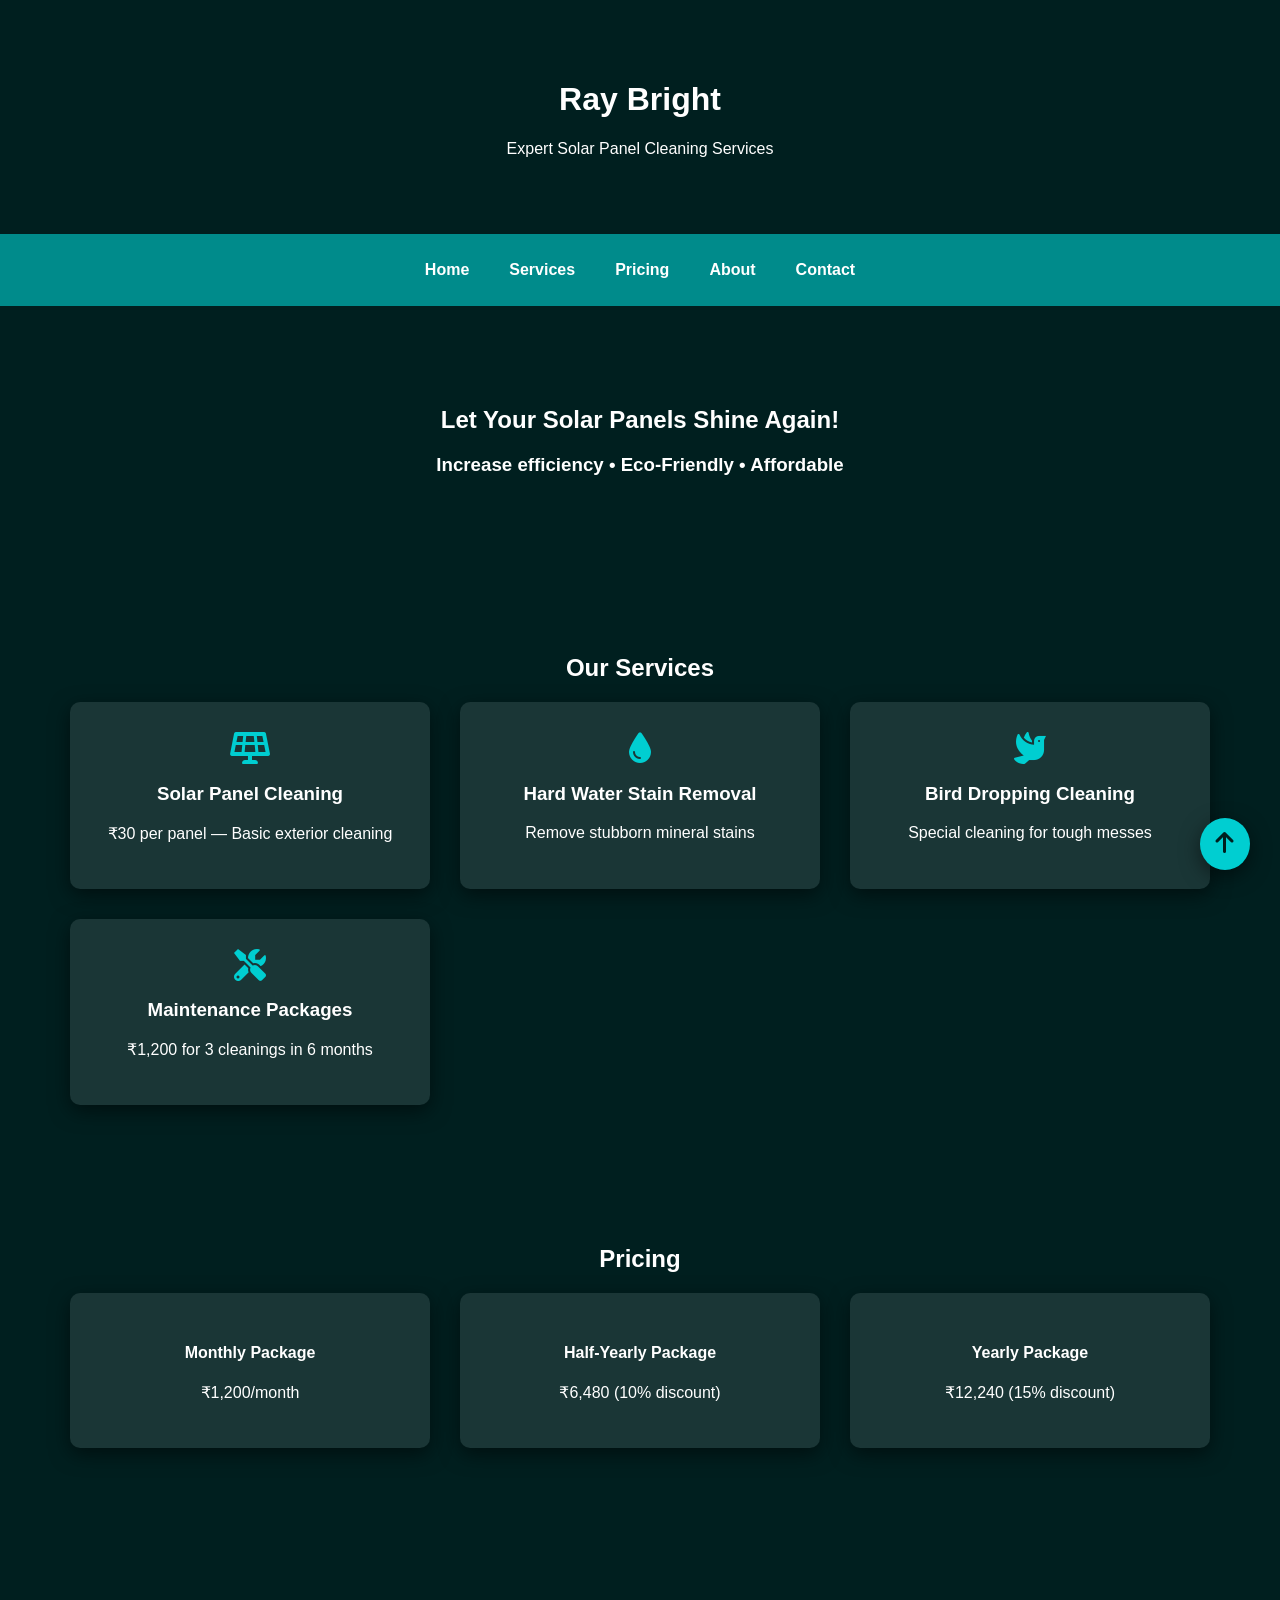
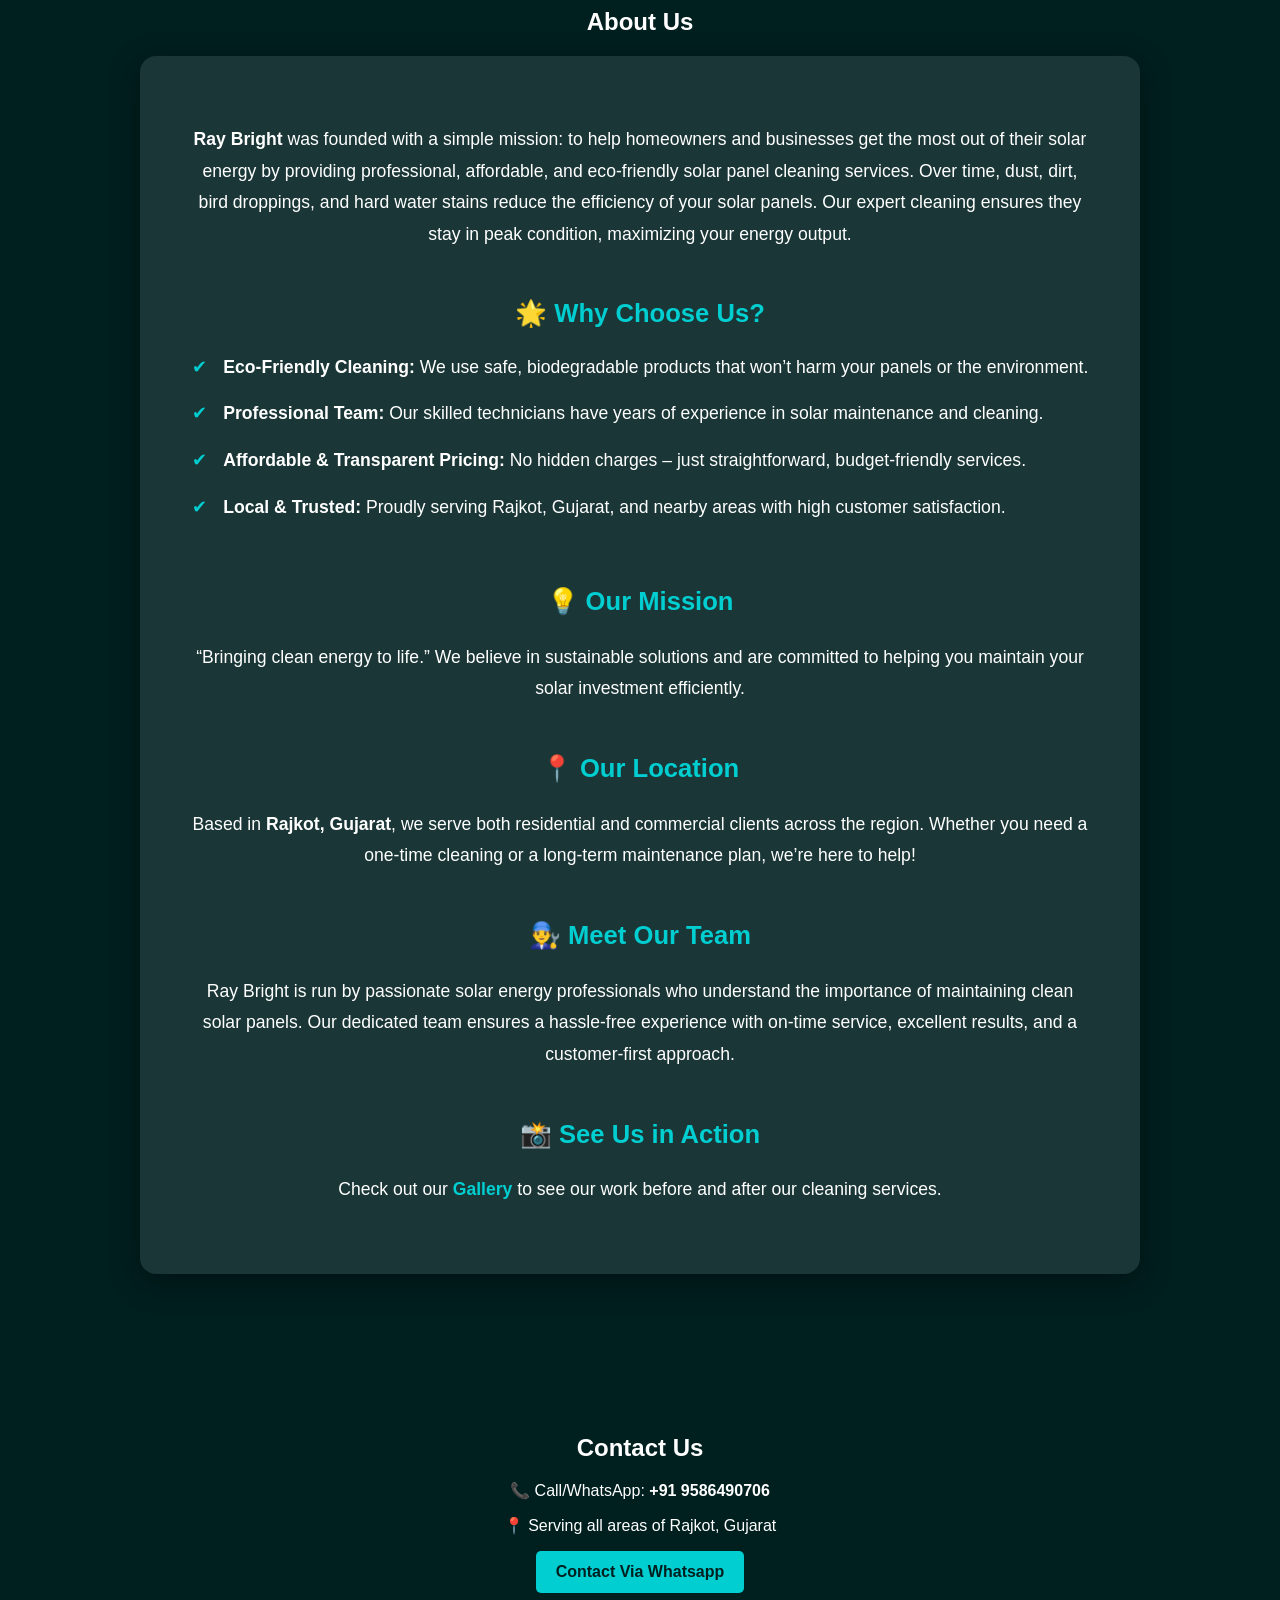
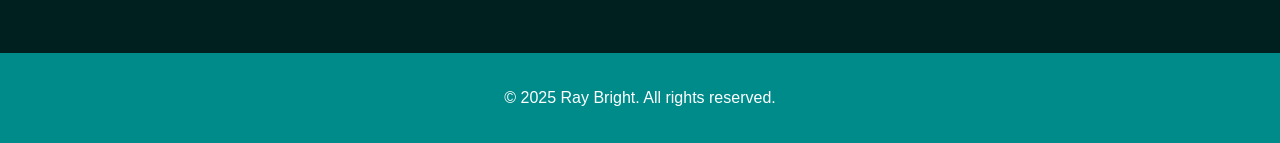
==== home.html @ 83486ad3 "Add files via upload" ====
<!DOCTYPE html>
<html lang="en">
<head>
  <meta charset="UTF-8" />
  <meta name="viewport" content="width=device-width, initial-scale=1.0" />
  <title>Ray Bright | Solar Panel Cleaning</title>
  <link rel="stylesheet" href="https://cdnjs.cloudflare.com/ajax/libs/font-awesome/6.0.0-beta3/css/all.min.css" />
  <style>
    :root {
        --primary: #00CED1;
        --secondary: #008B8B;
        --accent: #FFFFFF;
        --background: #001F1F;
        --card-bg: rgba(255, 255, 255, 0.1);
        --font-primary: 'Poppins', sans-serif;
        --font-secondary: 'Roboto', sans-serif;
    }

    body {
        margin: 0;
        font-family: var(--font-primary);
        background: var(--background);
        color: var(--accent);
        scroll-behavior: smooth;
    }

    header {
        text-align: center;
        padding: 60px 20px;
    }

    nav {
        display: flex;
        justify-content: center;
        background: var(--secondary);
        padding: 15px;
    }

    nav a {
        color: var(--accent);
        text-decoration: none;
        font-weight: bold;
        padding: 12px 20px;
        transition: background 0.3s;
    }

    nav a:hover {
        background: var(--primary);
        border-radius: 5px;
    }

    .hero {
        text-align: center;
        padding: 80px 20px;
    }

    section {
        padding: 60px 40px;
        max-width: 1140px;
        margin: auto;
    }

    .services, .pricing {
        display: grid;
        gap: 30px;
        grid-template-columns: repeat(auto-fit, minmax(320px, 1fr));
    }

    .card {
        background: var(--card-bg);
        padding: 30px;
        border-radius: 10px;
        box-shadow: 0 6px 20px rgba(0, 0, 0, 0.5);
        text-align: center;
    }

    .card i {
        font-size: 2rem;
        color: var(--primary);
    }

    .button {
        display: inline-block;
        padding: 12px 20px;
        background: var(--primary);
        color: var(--background);
        text-decoration: none;
        font-weight: bold;
        border-radius: 5px;
        transition: background 0.3s;
    }

    .button:hover {
        background: var(--secondary);
    }

    footer {
        text-align: center;
        background: var(--secondary);
        padding: 20px;
    }
.about-content {
    background: var(--card-bg);
    padding: 40px;
    border-radius: 12px;
    box-shadow: 0 8px 30px rgba(0, 0, 0, 0.4);
    line-height: 1.8;
    font-size: 1.05rem;
}

.about-content h3 {
    color: var(--primary);
    margin-top: 30px;
    margin-bottom: 10px;
    font-size: 1.4rem;
}

.about-content ul {
    list-style-type: none;
    padding: 0;
}

.about-content ul li {
    padding-left: 1.2em;
    position: relative;
    margin-bottom: 10px;
}

.about-content ul li::before {
    content: "✔";
    color: var(--primary);
    position: absolute;
    left: 0;
}

.about-content a {
    color: var(--primary);
    font-weight: bold;
    text-decoration: none;
    transition: color 0.3s;
}

.about-content a:hover {
    color: var(--accent);
    text-decoration: underline;
}
#about {
    text-align: center;
}

.about-content {
    background: var(--card-bg);
    padding: 50px;
    border-radius: 12px;
    box-shadow: 0 8px 30px rgba(0, 0, 0, 0.4);
    line-height: 1.8;
    font-size: 1.1rem;
    max-width: 900px;
    margin: 0 auto;
    text-align: left;
}

.about-content h3 {
    color: var(--primary);
    margin-top: 40px;
    margin-bottom: 15px;
    font-size: 1.4rem;
    text-align: center;
}

.about-content ul {
    list-style-type: none;
    padding: 0;
}

.about-content ul li {
    padding-left: 1.8em;
    position: relative;
    margin-bottom: 15px;
}

.about-content ul li::before {
    content: "✔";
    color: var(--primary);
    position: absolute;
    left: 0;
}

.about-content a {
    color: var(--primary);
    font-weight: bold;
    text-decoration: none;
    transition: color 0.3s;
}

.about-content a:hover {
    color: var(--accent);
    text-decoration: underline;
}

/* Home arrow button */
.home-arrow {
    position: fixed;
    bottom: 30px;
    right: 30px;
    background-color: var(--primary);
    color: var(--background);
    padding: 12px 16px;
    border-radius: 50%;
    font-size: 1.5rem;
    box-shadow: 0 6px 20px rgba(0, 0, 0, 0.5);
    z-index: 1000;
    transition: background 0.3s;
}

.home-arrow:hover {
    background-color: var(--secondary);
    color: var(--accent);
}
#about {
    display: flex;
    justify-content: center;
    align-items: center;
    padding: 80px 20px;
    flex-direction: column;
    text-align: center;
}

.about-content {
    background: var(--card-bg);
    padding: 50px;
    border-radius: 16px;
    box-shadow: 0 8px 30px rgba(0, 0, 0, 0.4);
    font-size: 1.1rem;
    max-width: 900px;
    width: 100%;
    line-height: 1.8;
    text-align: center; /* Center all content inside */
}

.about-content h3 {
    color: var(--primary);
    margin-top: 40px;
    margin-bottom: 15px;
    font-size: 1.6rem;
}

.about-content ul {
    list-style-type: none;
    padding: 0;
    margin: 0 auto;
    display: inline-block;
    text-align: left; /* Align list text left inside center container */
}

.about-content ul li {
    padding-left: 1.8em;
    position: relative;
    margin-bottom: 15px;
    text-align: left;
}

.about-content ul li::before {
    content: "✔";
    color: var(--primary);
    position: absolute;
    left: 0;
}

.about-content a {
    color: var(--primary);
    font-weight: bold;
    text-decoration: none;
    transition: color 0.3s;
}

.about-content a:hover {
    color: var(--accent);
    text-decoration: underline;
}


  </style>
</head>
<body>
  <header>
    <h1>Ray Bright</h1>
    <p>Expert Solar Panel Cleaning Services</p>
  </header>

  <nav>
    <a href="#home">Home</a>
    <a href="#services">Services</a>
    <a href="#pricing">Pricing</a>
    <a href="#about">About</a>
    <a href="#contact">Contact</a>
  </nav>

  <section class="hero" id="home">
    <h2>Let Your Solar Panels Shine Again!</h2>
    <h3>Increase efficiency • Eco-Friendly • Affordable</h3>
  </section>

  <section id="services"align="center">
    <h2>Our Services</h2>
    <div class="services">
      <div class="card">
        <i class="fas fa-solar-panel"></i>
        <h3>Solar Panel Cleaning</h3>
        <p>₹30 per panel — Basic exterior cleaning</p>
      </div>
      <div class="card">
        <i class="fas fa-tint"></i>
        <h3>Hard Water Stain Removal</h3>
        <p>Remove stubborn mineral stains</p>
      </div>
      <div class="card">
        <i class="fas fa-dove"></i>
        <h3>Bird Dropping Cleaning</h3>
        <p>Special cleaning for tough messes</p>
      </div>
      <div class="card">
        <i class="fas fa-tools"></i>
        <h3>Maintenance Packages</h3>
        <p>₹1,200 for 3 cleanings in 6 months</p>
      </div>
    </div>
  </section>

  <section id="pricing" align="center">
    <h2>Pricing</h2>
    <div class="pricing">
      <div class="card">
        <h4>Monthly Package</h4>
        <p>₹1,200/month</p>
      </div>
      <div class="card">
        <h4>Half-Yearly Package</h4>
        <p>₹6,480 (10% discount)</p>
      </div>
      <div class="card">
        <h4>Yearly Package</h4>
        <p>₹12,240 (15% discount)</p>
      </div>
    </div>
  </section>

	<section id="about">
    <h2>About Us</h2>
    <div class="about-content">
        <p><strong>Ray Bright</strong> was founded with a simple mission: to help homeowners and businesses get the most out of their solar energy by providing professional, affordable, and eco-friendly solar panel cleaning services. Over time, dust, dirt, bird droppings, and hard water stains reduce the efficiency of your solar panels. Our expert cleaning ensures they stay in peak condition, maximizing your energy output.</p>

        <h3>🌟 Why Choose Us?</h3>
        <ul>
            <li><strong>Eco-Friendly Cleaning:</strong> We use safe, biodegradable products that won’t harm your panels or the environment.</li>
            <li><strong>Professional Team:</strong> Our skilled technicians have years of experience in solar maintenance and cleaning.</li>
            <li><strong>Affordable & Transparent Pricing:</strong> No hidden charges – just straightforward, budget-friendly services.</li>
            <li><strong>Local & Trusted:</strong> Proudly serving Rajkot, Gujarat, and nearby areas with high customer satisfaction.</li>
        </ul>

        <h3>💡 Our Mission</h3>
        <p>“Bringing clean energy to life.” We believe in sustainable solutions and are committed to helping you maintain your solar investment efficiently.</p>

        <h3>📍 Our Location</h3>
        <p>Based in <strong>Rajkot, Gujarat</strong>, we serve both residential and commercial clients across the region. Whether you need a one-time cleaning or a long-term maintenance plan, we’re here to help!</p>

        <h3>👨‍🔧 Meet Our Team</h3>
        <p>Ray Bright is run by passionate solar energy professionals who understand the importance of maintaining clean solar panels. Our dedicated team ensures a hassle-free experience with on-time service, excellent results, and a customer-first approach.</p>

        <h3>📸 See Us in Action</h3>
        <p>Check out our <a href="#gallery">Gallery</a> to see our work before and after our cleaning services.</p>
    </div>
</section>


  <section id="contact"align="center">
    <h2>Contact Us</h2>
    <p>📞 Call/WhatsApp: <strong>+91 9586490706</strong></p>
    <p>📍 Serving all areas of Rajkot, Gujarat</p>
    <a href="https://wa.me/919586490706" class="button">Contact Via Whatsapp</a>
  </section>

  <footer>
    <p>© 2025 Ray Bright. All rights reserved.</p>
  </footer>
<a href="#home" class="home-arrow" title="Back to Home">
  <i class="fas fa-arrow-up"></i>
</a>

</body>
</html>
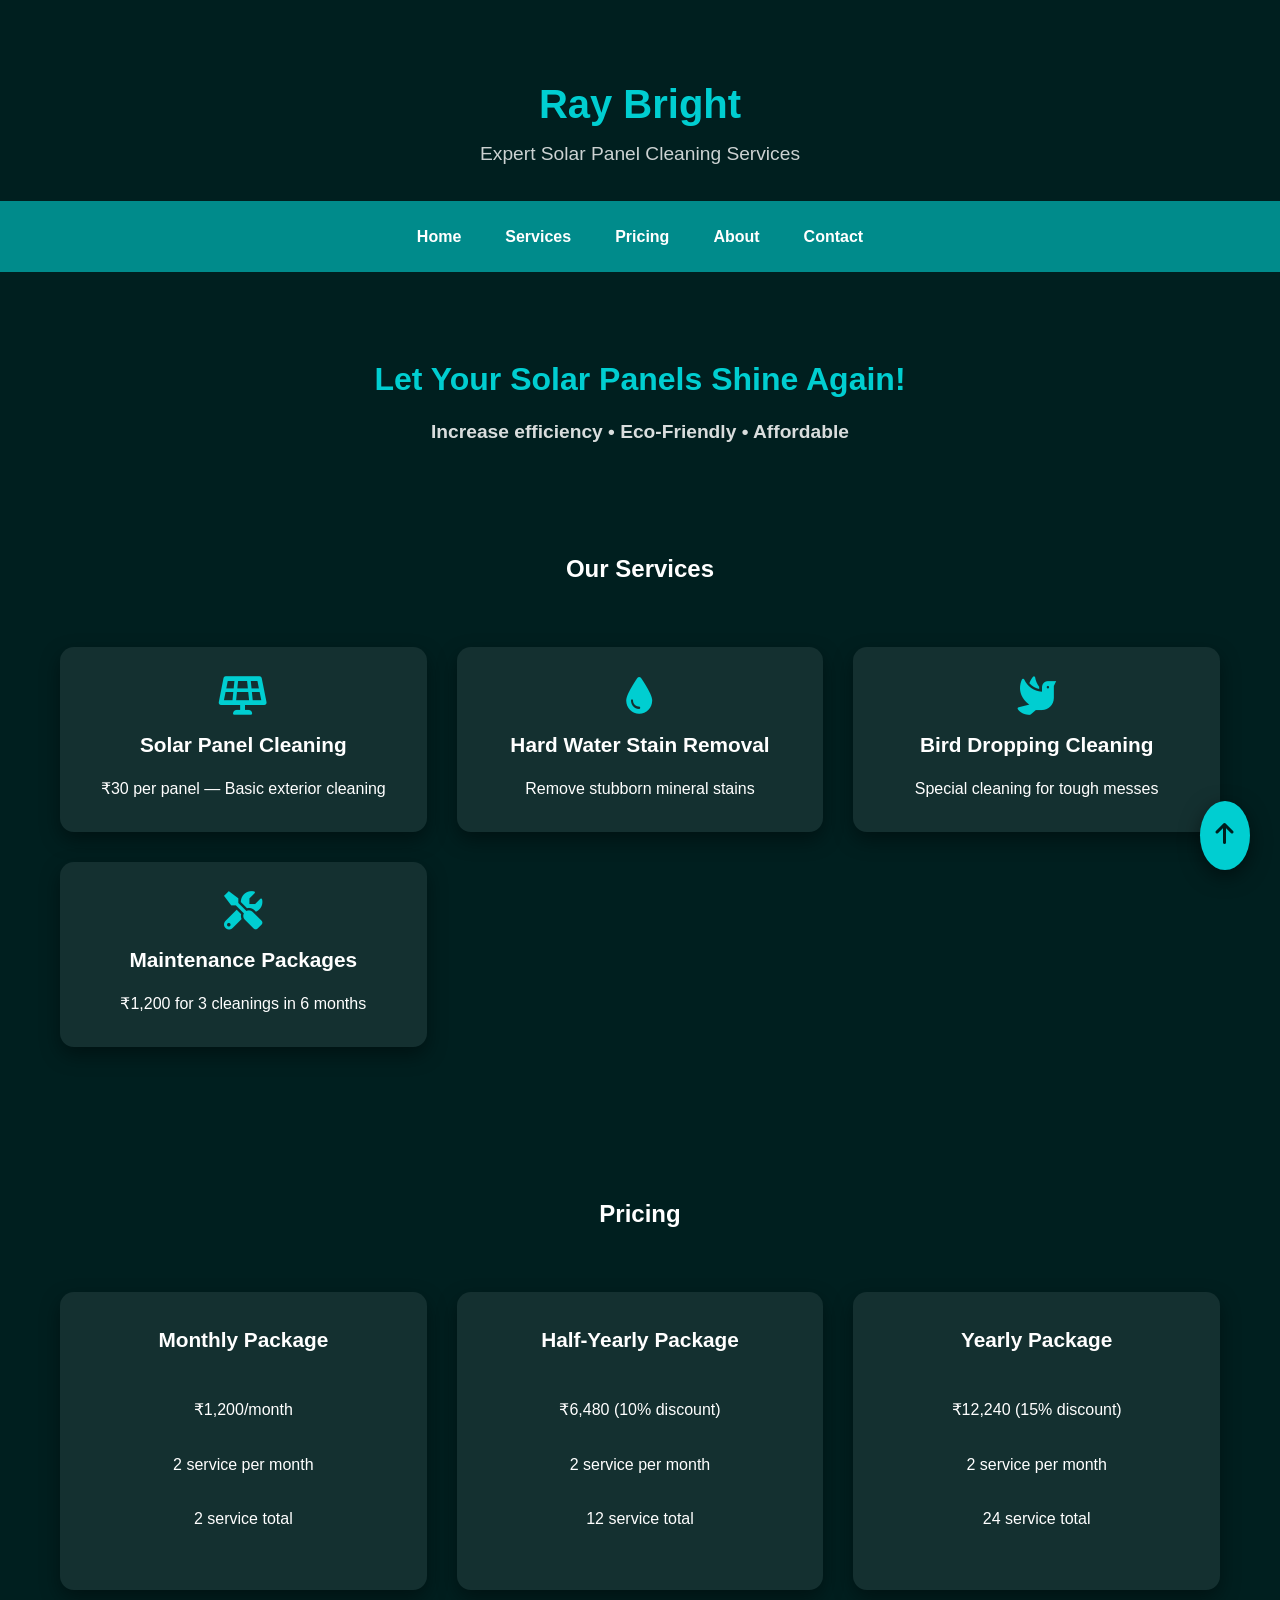
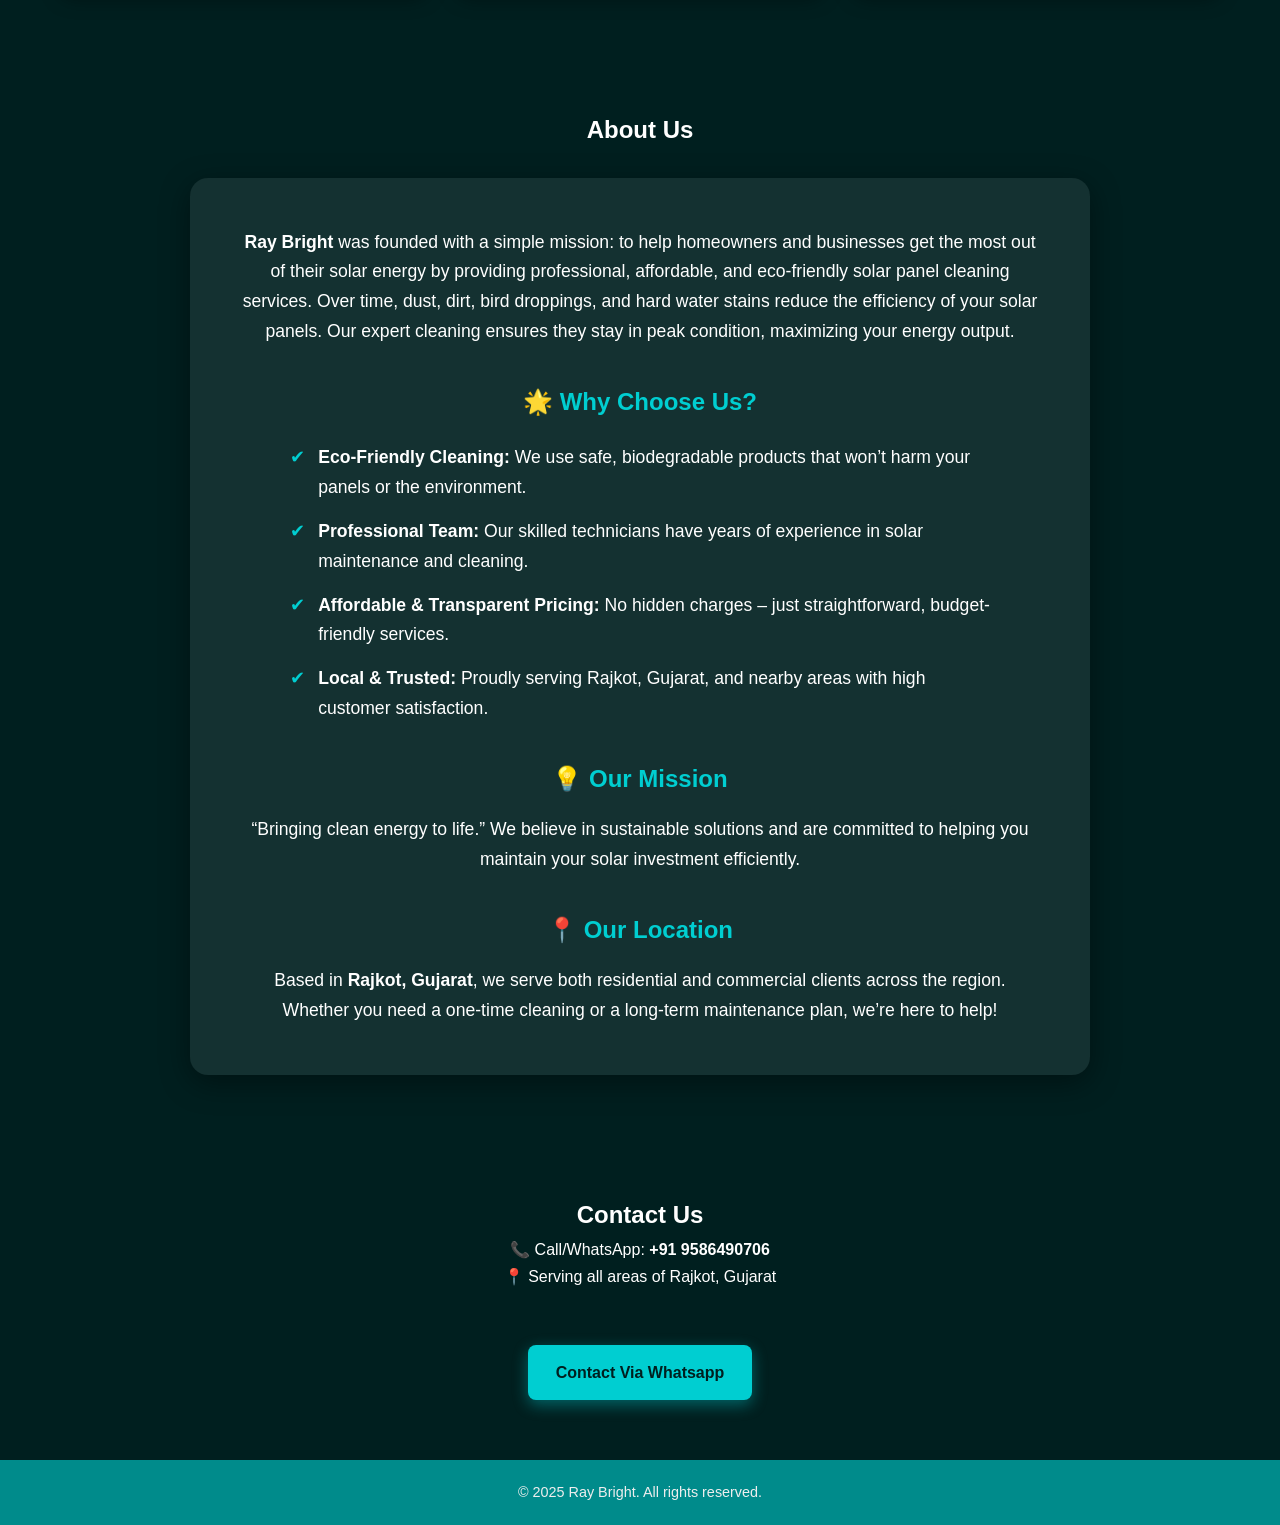
==== commit 7b7bb55f: "Add files via upload" ====
--- a/home.html
+++ b/home.html
@@ -1,286 +1,399 @@
 <!DOCTYPE html>
 <html lang="en">
 <head>
+	
   <meta charset="UTF-8" />
   <meta name="viewport" content="width=device-width, initial-scale=1.0" />
   <title>Ray Bright | Solar Panel Cleaning</title>
   <link rel="stylesheet" href="https://cdnjs.cloudflare.com/ajax/libs/font-awesome/6.0.0-beta3/css/all.min.css" />
-  <style>
-    :root {
-        --primary: #00CED1;
-        --secondary: #008B8B;
-        --accent: #FFFFFF;
-        --background: #001F1F;
-        --card-bg: rgba(255, 255, 255, 0.1);
-        --font-primary: 'Poppins', sans-serif;
-        --font-secondary: 'Roboto', sans-serif;
-    }
-
-    body {
-        margin: 0;
-        font-family: var(--font-primary);
-        background: var(--background);
-        color: var(--accent);
-        scroll-behavior: smooth;
-    }
-
-    header {
+   <style>
+:root {
+  --primary: #00CED1;
+  --secondary: #008B8B;
+  --accent: #FFFFFF;
+  --background: #001F1F;
+  --card-bg: rgba(255, 255, 255, 0.08);
+  --font-primary: 'Poppins', sans-serif;
+}
+/* Navbar Styles */
+
+/* Logo */
+.nav-logo {
+    font-size: 1.5rem;
+    font-weight: bold;
+    color: var(--accent);
+}
+
+/* Nav Links */
+.nav-links {
+    display: flex;
+    gap: 20px;
+}
+
+.nav-links a {
+    color: var(--accent);
+    text-decoration: none;
+    font-weight: bold;
+    padding: 10px 15px;
+    border-radius: 5px;
+    transition: all 0.3s;
+}
+
+.nav-links a:hover {
+    background: var(--primary);
+}
+
+/* Mobile Menu */
+.menu-toggle {
+    display: none;
+    font-size: 1.8rem;
+    background: none;
+    border: none;
+    color: var(--accent);
+    cursor: pointer;
+}
+
+/* Responsive Navbar */
+@media (max-width: 768px) {
+    .nav-links {
+        display: none;
+        flex-direction: column;
+        position: absolute;
+        top: 60px;
+        right: 20px;
+        background: rgba(0, 139, 139, 0.95);
+        width: 200px;
+        border-radius: 10px;
+        padding: 15px;
+    }
+
+    .nav-links a {
+        display: block;
+        padding: 12px;
         text-align: center;
-        padding: 60px 20px;
-    }
-
-    nav {
+    }
+
+    .menu-toggle {
+        display: block;
+    }
+
+    .nav-links.show {
         display: flex;
-        justify-content: center;
-        background: var(--secondary);
-        padding: 15px;
-    }
-
-    nav a {
-        color: var(--accent);
-        text-decoration: none;
-        font-weight: bold;
-        padding: 12px 20px;
-        transition: background 0.3s;
-    }
-
-    nav a:hover {
-        background: var(--primary);
-        border-radius: 5px;
-    }
-
-    .hero {
+    }
+}
+
+@media (max-width: 768px) {
+    .hero h2 {
+        font-size: 2rem;
+    }
+
+    .services,
+    .pricing {
+        grid-template-columns: 1fr;
+    }
+
+    .button {
+        width: 100%;
         text-align: center;
-        padding: 80px 20px;
-    }
-
-    section {
-        padding: 60px 40px;
-        max-width: 1140px;
-        margin: auto;
-    }
-
-    .services, .pricing {
-        display: grid;
-        gap: 30px;
-        grid-template-columns: repeat(auto-fit, minmax(320px, 1fr));
-    }
-
-    .card {
-        background: var(--card-bg);
-        padding: 30px;
-        border-radius: 10px;
-        box-shadow: 0 6px 20px rgba(0, 0, 0, 0.5);
-        text-align: center;
-    }
-
-    .card i {
-        font-size: 2rem;
-        color: var(--primary);
-    }
-
-    .button {
-        display: inline-block;
-        padding: 12px 20px;
-        background: var(--primary);
-        color: var(--background);
-        text-decoration: none;
-        font-weight: bold;
-        border-radius: 5px;
-        transition: background 0.3s;
-    }
-
-    .button:hover {
-        background: var(--secondary);
-    }
-
-    footer {
-        text-align: center;
-        background: var(--secondary);
-        padding: 20px;
-    }
-.about-content {
+        padding: 14px;
+    }
+}
+@keyframes fadeInUp {
+    from {
+        opacity: 0;
+        transform: translateY(20px);
+    }
+    to {
+        opacity: 1;
+        transform: translateY(0);
+    }
+}
+
+.card {
+    opacity: 0;
+    animation: fadeInUp 0.8s ease-out forwards;
+    animation-delay: 0.3s;
+}
+	
+.card {
     background: var(--card-bg);
-    padding: 40px;
+    padding: 30px;
     border-radius: 12px;
-    box-shadow: 0 8px 30px rgba(0, 0, 0, 0.4);
-    line-height: 1.8;
-    font-size: 1.05rem;
-}
-
-.about-content h3 {
-    color: var(--primary);
-    margin-top: 30px;
-    margin-bottom: 10px;
-    font-size: 1.4rem;
-}
-
-.about-content ul {
-    list-style-type: none;
-    padding: 0;
-}
-
-.about-content ul li {
-    padding-left: 1.2em;
-    position: relative;
-    margin-bottom: 10px;
-}
-
-.about-content ul li::before {
-    content: "✔";
-    color: var(--primary);
-    position: absolute;
-    left: 0;
-}
-
-.about-content a {
-    color: var(--primary);
+    text-align: center;
+    box-shadow: 0 6px 20px rgba(0, 0, 0, 0.5);
+    transition: transform 0.3s ease-in-out, box-shadow 0.3s ease-in-out;
+}
+
+.card:hover {
+    transform: translateY(-5px);
+    box-shadow: 0 10px 25px rgba(0, 206, 209, 0.6);
+}
+
+* {
+  margin: 0;
+  padding: 0;
+  box-sizing: border-box;
+}
+
+body {
+  font-family: var(--font-primary);
+  background: var(--background);
+  color: var(--accent);
+  scroll-behavior: smooth;
+  line-height: 1.7;
+}
+
+header {
+  text-align: center;
+  padding: 70px 20px 30px;
+}
+
+header h1 {
+  font-size: 2.5rem;
+  color: var(--primary);
+}
+
+header p {
+  font-size: 1.2rem;
+  color: var(--accent);
+  opacity: 0.8;
+}
+
+nav {
+  display: flex;
+  flex-wrap: wrap;
+  justify-content: center;
+  background: var(--secondary);
+  padding: 12px 20px;
+  gap: 12px;
+}
+
+nav a {
+  color: var(--accent);
+  text-decoration: none;
+  font-weight: 600;
+  padding: 10px 16px;
+  border-radius: 5px;
+  transition: background 0.3s;
+}
+
+nav a:hover {
+  background: var(--primary);
+}
+
+.hero {
+  text-align: center;
+  padding: 80px 20px 40px;
+}
+
+.hero h2 {
+  font-size: 2rem;
+  color: var(--primary);
+  margin-bottom: 10px;
+}
+
+.hero h3 {
+  font-size: 1.2rem;
+  opacity: 0.85;
+}
+
+section {
+  padding: 60px 20px;
+  max-width: 1200px;
+  margin: auto;
+}
+
+.services,
+.pricing {
+  display: grid;
+  gap: 30px;
+  grid-template-columns: repeat(auto-fit, minmax(280px, 1fr));
+  margin-top: 30px;
+}
+
+.card {
+  background: var(--card-bg);
+  padding: 30px;
+  border-radius: 14px;
+  text-align: center;
+  box-shadow: 0 8px 20px rgba(0, 0, 0, 0.4);
+  transition: transform 0.3s;
+}
+
+.card:hover {
+  transform: translateY(-5px);
+}
+
+.card i {
+  font-size: 2.4rem;
+  color: var(--primary);
+  margin-bottom: 12px;
+}
+
+.card h3,
+.card h4 {
+  font-size: 1.3rem;
+  margin-bottom: 12px;
+  color: var(--accent);
+}
+
+.button {
+    display: inline-block;
+    padding: 14px 28px;
+    background: var(--primary);
+    color: var(--background);
+    text-decoration: none;
     font-weight: bold;
-    text-decoration: none;
-    transition: color 0.3s;
-}
-
-.about-content a:hover {
-    color: var(--accent);
-    text-decoration: underline;
-}
-#about {
-    text-align: center;
-}
-
-.about-content {
-    background: var(--card-bg);
-    padding: 50px;
-    border-radius: 12px;
-    box-shadow: 0 8px 30px rgba(0, 0, 0, 0.4);
-    line-height: 1.8;
-    font-size: 1.1rem;
-    max-width: 900px;
-    margin: 0 auto;
-    text-align: left;
-}
-
-.about-content h3 {
-    color: var(--primary);
-    margin-top: 40px;
-    margin-bottom: 15px;
-    font-size: 1.4rem;
-    text-align: center;
-}
-
-.about-content ul {
-    list-style-type: none;
-    padding: 0;
-}
-
-.about-content ul li {
-    padding-left: 1.8em;
-    position: relative;
-    margin-bottom: 15px;
-}
-
-.about-content ul li::before {
-    content: "✔";
-    color: var(--primary);
-    position: absolute;
-    left: 0;
-}
-
-.about-content a {
-    color: var(--primary);
-    font-weight: bold;
-    text-decoration: none;
-    transition: color 0.3s;
-}
-
-.about-content a:hover {
-    color: var(--accent);
-    text-decoration: underline;
-}
-
-/* Home arrow button */
-.home-arrow {
+    border-radius: 8px;
+    transition: all 0.3s ease;
+    box-shadow: 0 5px 15px rgba(0, 206, 209, 0.4);
+}
+
+.button:hover {
+    background: var(--secondary);
+    transform: scale(1.05);
+}
+.whatsapp-float {
     position: fixed;
-    bottom: 30px;
-    right: 30px;
-    background-color: var(--primary);
-    color: var(--background);
+    bottom: 20px;
+    right: 20px;
+    background: #25D366;
+    color: white;
     padding: 12px 16px;
     border-radius: 50%;
-    font-size: 1.5rem;
-    box-shadow: 0 6px 20px rgba(0, 0, 0, 0.5);
-    z-index: 1000;
-    transition: background 0.3s;
+    font-size: 1.8rem;
+    box-shadow: 0 6px 20px rgba(0, 0, 0, 0.3);
+    transition: transform 0.3s ease;
+}
+
+.whatsapp-float:hover {
+    transform: scale(1.1);
+}
+
+footer {
+  text-align: center;
+  background: var(--secondary);
+  padding: 20px;
+  font-size: 0.9rem;
+  color: #eee;
+}
+
+#about {
+  text-align: center;
+}
+
+.about-content {
+  background: var(--card-bg);
+  padding: 50px;
+  border-radius: 18px;
+  max-width: 900px;
+  margin: auto;
+  box-shadow: 0 8px 30px rgba(0, 0, 0, 0.4);
+  font-size: 1.1rem;
+}
+
+.about-content h3 {
+  color: var(--primary);
+  margin: 35px 0 15px;
+  font-size: 1.5rem;
+}
+
+.about-content ul {
+  list-style: none;
+  text-align: left;
+  margin: 20px auto;
+  max-width: 700px;
+}
+
+.about-content ul li {
+  padding-left: 1.6em;
+  margin-bottom: 14px;
+  position: relative;
+}
+
+.about-content ul li::before {
+  content: "✔";
+  position: absolute;
+  left: 0;
+  color: var(--primary);
+}
+
+.about-content a {
+  color: var(--primary);
+  font-weight: bold;
+  text-decoration: none;
+}
+
+.about-content a:hover {
+  color: var(--accent);
+  text-decoration: underline;
+}
+
+.home-arrow {
+  position: fixed;
+  bottom: 30px;
+  right: 30px;
+  background: var(--primary);
+  color: var(--background);
+  padding: 14px 16px;
+  border-radius: 50%;
+  font-size: 1.5rem;
+  box-shadow: 0 6px 20px rgba(0, 0, 0, 0.5);
+  transition: background 0.3s;
+  z-index: 999;
 }
 
 .home-arrow:hover {
-    background-color: var(--secondary);
-    color: var(--accent);
-}
-#about {
-    display: flex;
-    justify-content: center;
+  background: var(--secondary);
+}
+
+/* Responsive Design */
+@media (max-width: 768px) {
+  header h1 {
+    font-size: 2rem;
+  }
+
+  nav {
+    flex-direction: column;
     align-items: center;
-    padding: 80px 20px;
-    flex-direction: column;
-    text-align: center;
-}
-
-.about-content {
-    background: var(--card-bg);
-    padding: 50px;
-    border-radius: 16px;
-    box-shadow: 0 8px 30px rgba(0, 0, 0, 0.4);
-    font-size: 1.1rem;
-    max-width: 900px;
-    width: 100%;
-    line-height: 1.8;
-    text-align: center; /* Center all content inside */
-}
-
-.about-content h3 {
-    color: var(--primary);
-    margin-top: 40px;
-    margin-bottom: 15px;
+  }
+
+  nav a {
+    padding: 8px 14px;
+  }
+
+  .hero h2 {
     font-size: 1.6rem;
-}
-
-.about-content ul {
-    list-style-type: none;
-    padding: 0;
-    margin: 0 auto;
-    display: inline-block;
-    text-align: left; /* Align list text left inside center container */
-}
-
-.about-content ul li {
-    padding-left: 1.8em;
-    position: relative;
-    margin-bottom: 15px;
-    text-align: left;
-}
-
-.about-content ul li::before {
-    content: "✔";
-    color: var(--primary);
-    position: absolute;
-    left: 0;
-}
-
-.about-content a {
-    color: var(--primary);
-    font-weight: bold;
-    text-decoration: none;
-    transition: color 0.3s;
-}
-
-.about-content a:hover {
-    color: var(--accent);
-    text-decoration: underline;
-}
-
-
-  </style>
+  }
+
+  .hero h3 {
+    font-size: 1rem;
+  }
+
+  .about-content {
+    padding: 30px 20px;
+    font-size: 1rem;
+  }
+}
+
+@media (max-width: 480px) {
+  .card {
+    padding: 25px 20px;
+  }
+
+  .home-arrow {
+    bottom: 20px;
+    right: 20px;
+    padding: 12px 14px;
+    font-size: 1.3rem;
+  }
+
+  .about-content {
+    padding: 25px 15px;
+    font-size: 0.95rem;
+  }
+}
+</style>
 </head>
 <body>
   <header>
@@ -302,7 +415,7 @@
   </section>
 
   <section id="services"align="center">
-    <h2>Our Services</h2>
+    <h2>Our Services</h2><br>
     <div class="services">
       <div class="card">
         <i class="fas fa-solar-panel"></i>
@@ -327,26 +440,32 @@
     </div>
   </section>
 
-  <section id="pricing" align="center">
-    <h2>Pricing</h2>
+  <section id="pricing" align="center"><br>
+    <h2>Pricing</h2><br>
     <div class="pricing">
       <div class="card">
-        <h4>Monthly Package</h4>
-        <p>₹1,200/month</p>
-      </div>
-      <div class="card">
-        <h4>Half-Yearly Package</h4>
-        <p>₹6,480 (10% discount)</p>
-      </div>
-      <div class="card">
-        <h4>Yearly Package</h4>
-        <p>₹12,240 (15% discount)</p>
+        <h4>Monthly Package</h4><br>
+        <p>₹1,200/month</p><br>
+	<p>2 service per month</p><br>
+	<p>2 service total</p><br>
+      </div>
+      <div class="card">
+        <h4>Half-Yearly Package</h4><br>
+        <p>₹6,480 (10% discount)</p><br>
+	<p>2 service per month</p><br>
+	<p>12 service total</p><br>
+      </div>
+      <div class="card">
+        <h4>Yearly Package</h4><br>
+        <p>₹12,240 (15% discount)</p><br>
+	<p>2 service per month</p><br>
+	<p>24 service total</p><br>
       </div>
     </div>
   </section>
 
 	<section id="about">
-    <h2>About Us</h2>
+    <h2>About Us</h2><br>
     <div class="about-content">
         <p><strong>Ray Bright</strong> was founded with a simple mission: to help homeowners and businesses get the most out of their solar energy by providing professional, affordable, and eco-friendly solar panel cleaning services. Over time, dust, dirt, bird droppings, and hard water stains reduce the efficiency of your solar panels. Our expert cleaning ensures they stay in peak condition, maximizing your energy output.</p>
 
@@ -364,19 +483,14 @@
         <h3>📍 Our Location</h3>
         <p>Based in <strong>Rajkot, Gujarat</strong>, we serve both residential and commercial clients across the region. Whether you need a one-time cleaning or a long-term maintenance plan, we’re here to help!</p>
 
-        <h3>👨‍🔧 Meet Our Team</h3>
-        <p>Ray Bright is run by passionate solar energy professionals who understand the importance of maintaining clean solar panels. Our dedicated team ensures a hassle-free experience with on-time service, excellent results, and a customer-first approach.</p>
-
-        <h3>📸 See Us in Action</h3>
-        <p>Check out our <a href="#gallery">Gallery</a> to see our work before and after our cleaning services.</p>
-    </div>
+            </div>
 </section>
 
 
   <section id="contact"align="center">
     <h2>Contact Us</h2>
     <p>📞 Call/WhatsApp: <strong>+91 9586490706</strong></p>
-    <p>📍 Serving all areas of Rajkot, Gujarat</p>
+    <p>📍 Serving all areas of Rajkot, Gujarat</p><br><br>
     <a href="https://wa.me/919586490706" class="button">Contact Via Whatsapp</a>
   </section>
 
